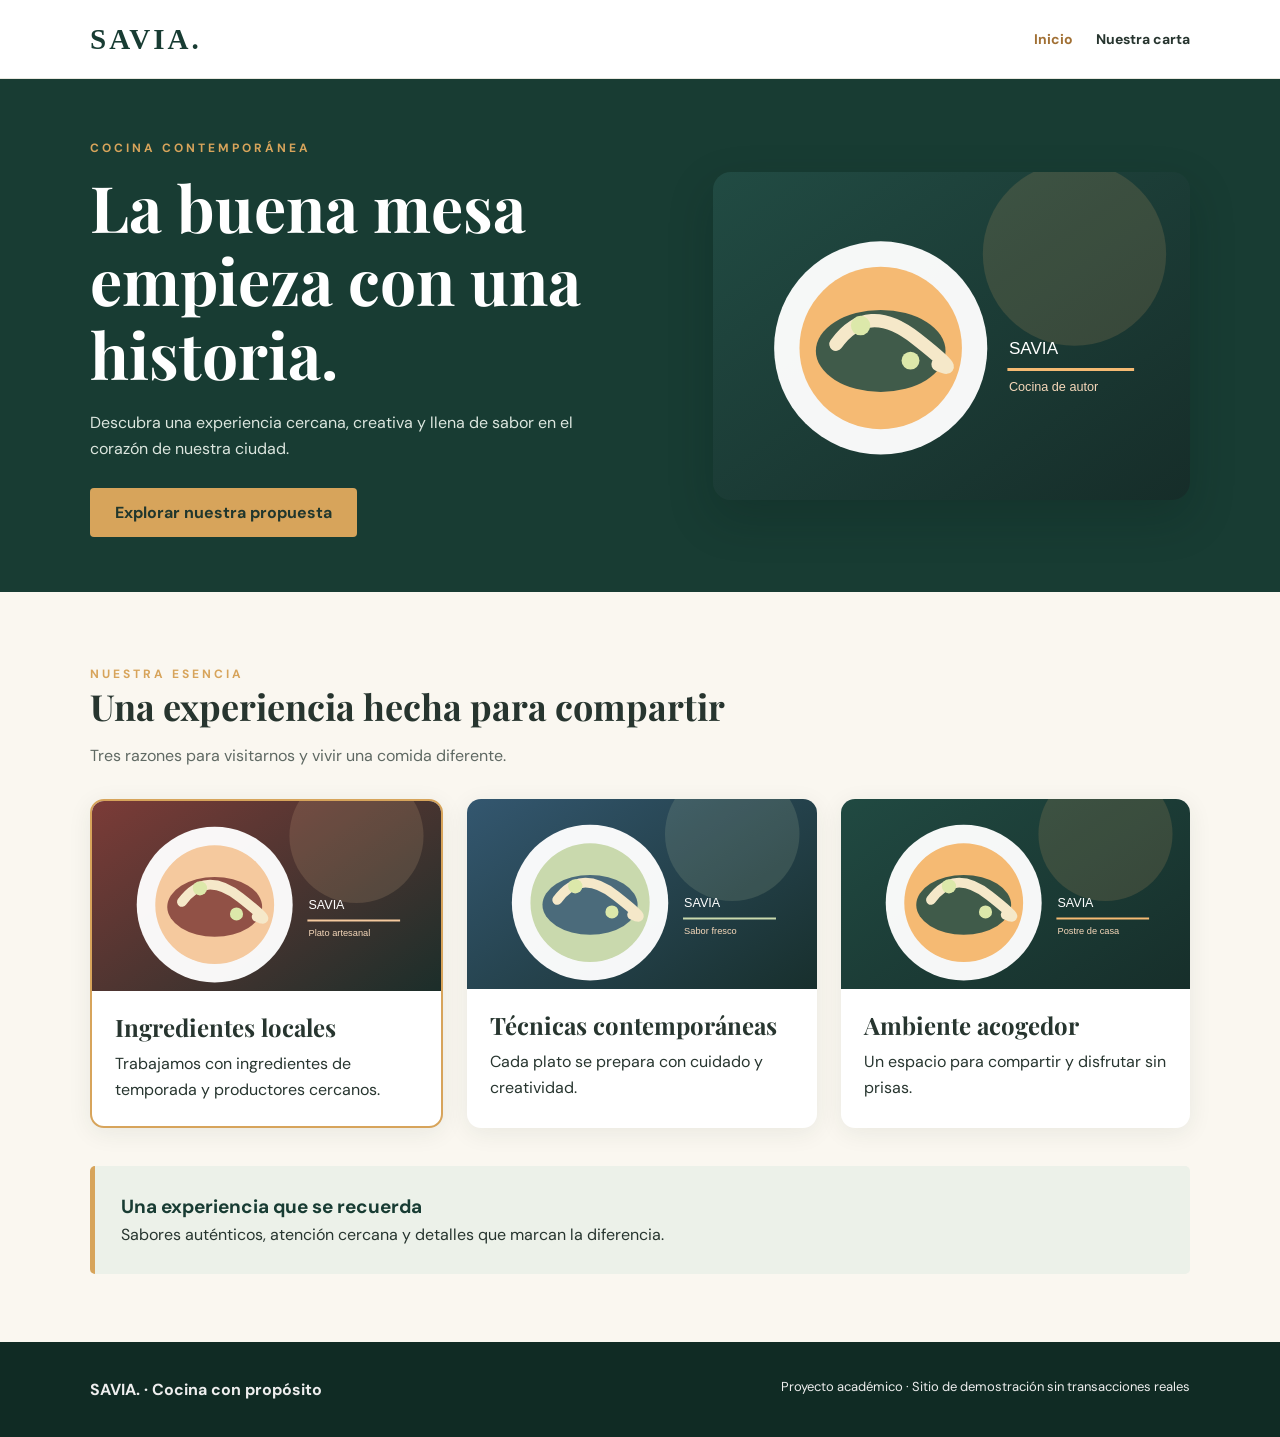
==== index.html @ c536ca7a "Fix de Bugs y nuevo Repo" ====
<!doctype html>
<html lang="es">
  <head>
    <meta charset="utf-8" />
    <meta content="width=device-width, initial-scale=1.0" name="viewport" />
    <title>SAVIA | Inicio</title>
    <link href="css/styles.css" rel="stylesheet" />
  </head>
  <body>
    <header class="site-header">
      <div class="container nav-inner">
        <a class="logo" href="index.html"> SAVIA. </a>
        <nav aria-label="Navegaci&oacute;n principal" class="nav-links">
          <a aria-current="page" href="index.html"> Inicio </a>
          <a class="nav-contact" href="pages/menu.html"> Nuestra carta </a>
        </nav>
      </div>
    </header>

    <main>
      <section class="hero">
        <div class="container hero-grid">
          <div>
            <span class="eyebrow"> Cocina contempor&aacute;nea </span>
            <h1>La buena mesa empieza con una historia.</h1>
            <p>
              Descubra una experiencia cercana, creativa y llena de sabor en el
              coraz&oacute;n de nuestra ciudad.
            </p>
            <a class="btn" href="#menu.html" id="hero-action">
              Explorar nuestra propuesta
            </a>
          </div>
          <img
            alt="Ilustraci&oacute;n de gastronom&iacute;a Savia"
            src="images/hero.svg"
          />
        </div>
      </section>
      <section class="section container">
        <div class="section-heading">
          <span class="eyebrow"> Nuestra esencia </span>
          <h2>Una experiencia hecha para compartir</h2>
          <p class="muted">
            Tres razones para visitarnos y vivir una comida diferente.
          </p>
        </div>
        <div class="feature-layout">
          <article class="tile card-highlight">
            <img
              alt="Presentaci&oacute;n gastron&oacute;mica 1"
              src="images/plato-1.svg"
            />
            <div class="tile-copy">
              <h3>Ingredientes locales</h3>
              <p>
                Trabajamos con ingredientes de temporada y productores cercanos.
              </p>
            </div>
          </article>
          <article class="tile">
            <img
              alt="Presentaci&oacute;n gastron&oacute;mica 2"
              src="images/plato-2.svg"
            />
            <div class="tile-copy">
              <h3>T&eacute;cnicas contempor&aacute;neas</h3>
              <p>Cada plato se prepara con cuidado y creatividad.</p>
            </div>
          </article>
          <article class="tile">
            <img
              alt="Presentaci&oacute;n gastron&oacute;mica 3"
              src="images/plato-3.svg"
            />
            <div class="tile-copy">
              <h3>Ambiente acogedor</h3>
              <p>Un espacio para compartir y disfrutar sin prisas.</p>
            </div>
          </article>
        </div>
        <div class="statement">
          <p class="statement-title" id="statement-title">
            Una experiencia que se recuerda
          </p>
          <p>
            Sabores aut&eacute;nticos, atenci&oacute;n cercana y detalles que
            marcan la diferencia.
          </p>
        </div>
      </section>
    </main>
    <footer class="site-footer">
      <div class="container footer-inner">
        <strong> SAVIA. &middot; Cocina con prop&oacute;sito </strong>
        <p>
          Proyecto acad&eacute;mico &middot; Sitio de demostraci&oacute;n sin
          transacciones reales
        </p>
      </div>
    </footer>
  </body>
</html>
---- css/styles.css ----
@import url("https://fonts.googleapis.com/css2?family=DM+Sans:wght@400;500;600;700&family=Playfair+Display:wght@600;700&display=swap");
:root {
  --forest: #183c33;
  --cream: #faf7f0;
  --gold: #d7a45b;
  --ink: #27352f;
  --mute: #5f6963;
}
* {
  box-sizing: border-box;
}
body {
  margin: 0;
  background: var(--cream);
  color: var(--ink);
  font-family: "DM Sans", Arial, sans-serif;
  line-height: 1.6;
}
h1,
h2,
h3 {
  font-family: "Playfair Display", Georgia, serif;
  line-height: 1.15;
}
a {
  color: inherit;
  text-decoration: none;
}
img {
  display: block;
  max-width: 100%;
}
.container {
  width: min(1100px, calc(100% - 40px));
  margin-inline: auto;
}
.site-header {
  background: #fff;
  border-bottom: 1px solid #e8e7df;
}
.nav-inner {
  display: flex;
  align-items: center;
  justify-content: space-between;
  gap: 24px;
  min-height: 78px;
}
.logo {
  font-family: Georgia, serif;
  font-size: 29px;
  font-weight: bold;
  letter-spacing: 3px;
  color: var(--forest);
}
.nav-links {
  display: flex;
  align-items: center;
  gap: 23px;
  flex-wrap: wrap;
}
.nav-links a {
  font-size: 14px;
  font-weight: 700;
}
.nav-links a:hover,
.nav-links a[aria-current="page"] {
  color: #a17034;
}
.hero {
  background: var(--forest);
  color: white;
}
.hero-grid {
  display: grid;
  grid-template-columns: 1.1fr 0.9fr;
  gap: 40px;
  align-items: center;
  min-height: 440px;
  padding-block: 55px;
}
.hero h1 {
  font-size: clamp(36px, 5vw, 65px);
  margin: 10px 0 20px;
}
.hero p {
  max-width: 540px;
  color: #dce6df;
}
.hero img {
  width: 100%;
  border-radius: 18px;
  box-shadow: 0 18px 45px #071f183d;
}
.eyebrow {
  text-transform: uppercase;
  letter-spacing: 3px;
  font-size: 12px;
  font-weight: 700;
  color: var(--gold);
}
.btn {
  display: inline-block;
  background: var(--gold);
  color: #21372d;
  padding: 12px 25px;
  border-radius: 4px;
  font-weight: 700;
  margin-top: 10px;
}
.btn:hover {
  filter: brightness(0.93);
}
.section {
  padding-block: 68px;
}
.section h2 {
  font-size: 36px;
  margin: 0 0 15px;
}
.muted {
  color: var(--mute);
}
.feature-layout {
  display: flex;
  flex-direction: row;
  gap: 24px;
  margin-top: 30px;
}
.tile {
  background: white;
  border-radius: 14px;
  overflow: hidden;
  box-shadow: 0 5px 25px #173b2d13;
  flex: 1;
}
.tile img {
  height: 190px;
  width: 100%;
  object-fit: cover;
}
.tile-copy {
  padding: 23px;
}
.tile h3 {
  font-size: 24px;
  margin: 0 0 10px;
}
.tile p {
  margin: 0;
}
.statement {
  background: #ecf1e9;
  padding: 26px;
  border-left: 5px solid var(--gold);
  border-radius: 5px;
  margin-top: 38px;
}
.statement p {
  margin: 0;
}
.statement-title {
  font-size: 19px;
  font-weight: 700;
  color: var(--forest);
}
.section-heading {
  max-width: 690px;
}
.site-footer {
  background: #102b24;
  color: #eee;
  padding: 35px 0;
}
.footer-inner {
  display: flex;
  justify-content: space-between;
  gap: 20px;
  flex-wrap: wrap;
}
.footer-inner p {
  margin: 0;
  font-size: 13px;
}
.page-hero {
  background: var(--forest);
  color: white;
  padding: 55px 0;
}
.page-hero h1 {
  font-size: 48px;
  margin: 10px 0;
}
.page-hero p {
  max-width: 650px;
  color: #d5e4db;
}
.page-grid {
  display: grid;
  grid-template-columns: repeat(3, minmax(0, 1fr));
  gap: 24px;
  margin-top: 28px;
}
.page-grid .tile img {
  height: 185px;
}
.cta {
  padding: 22px;
  margin-top: 30px;
  background: #edf1ea;
  border-radius: 10px;
  font-weight: 600;
}
@media (max-width: 760px) {
  .nav-inner {
    align-items: flex-start;
    flex-direction: column;
    padding-block: 18px;
  }
  .nav-links {
    gap: 12px;
  }
  .hero-grid {
    grid-template-columns: 1fr;
  }
  .feature-layout {
    display: flex;
    flex-direction: column;
  }
  .page-grid {
    display: grid;
    grid-template-columns: 1fr;
  }
  .hero h1 {
    font-size: 39px;
  }
  .page-hero h1 {
    font-size: 37px;
  }
}
.card-highlight {
  border: 2px solid #d7a45b;
}

#hero-action {
  background: var(--gold);
}
@media (max-width: 760px) {
  .nav-inner {
    flex-direction: column;
  }
  .nav-links {
    flex-wrap: nowrap;
  }
}
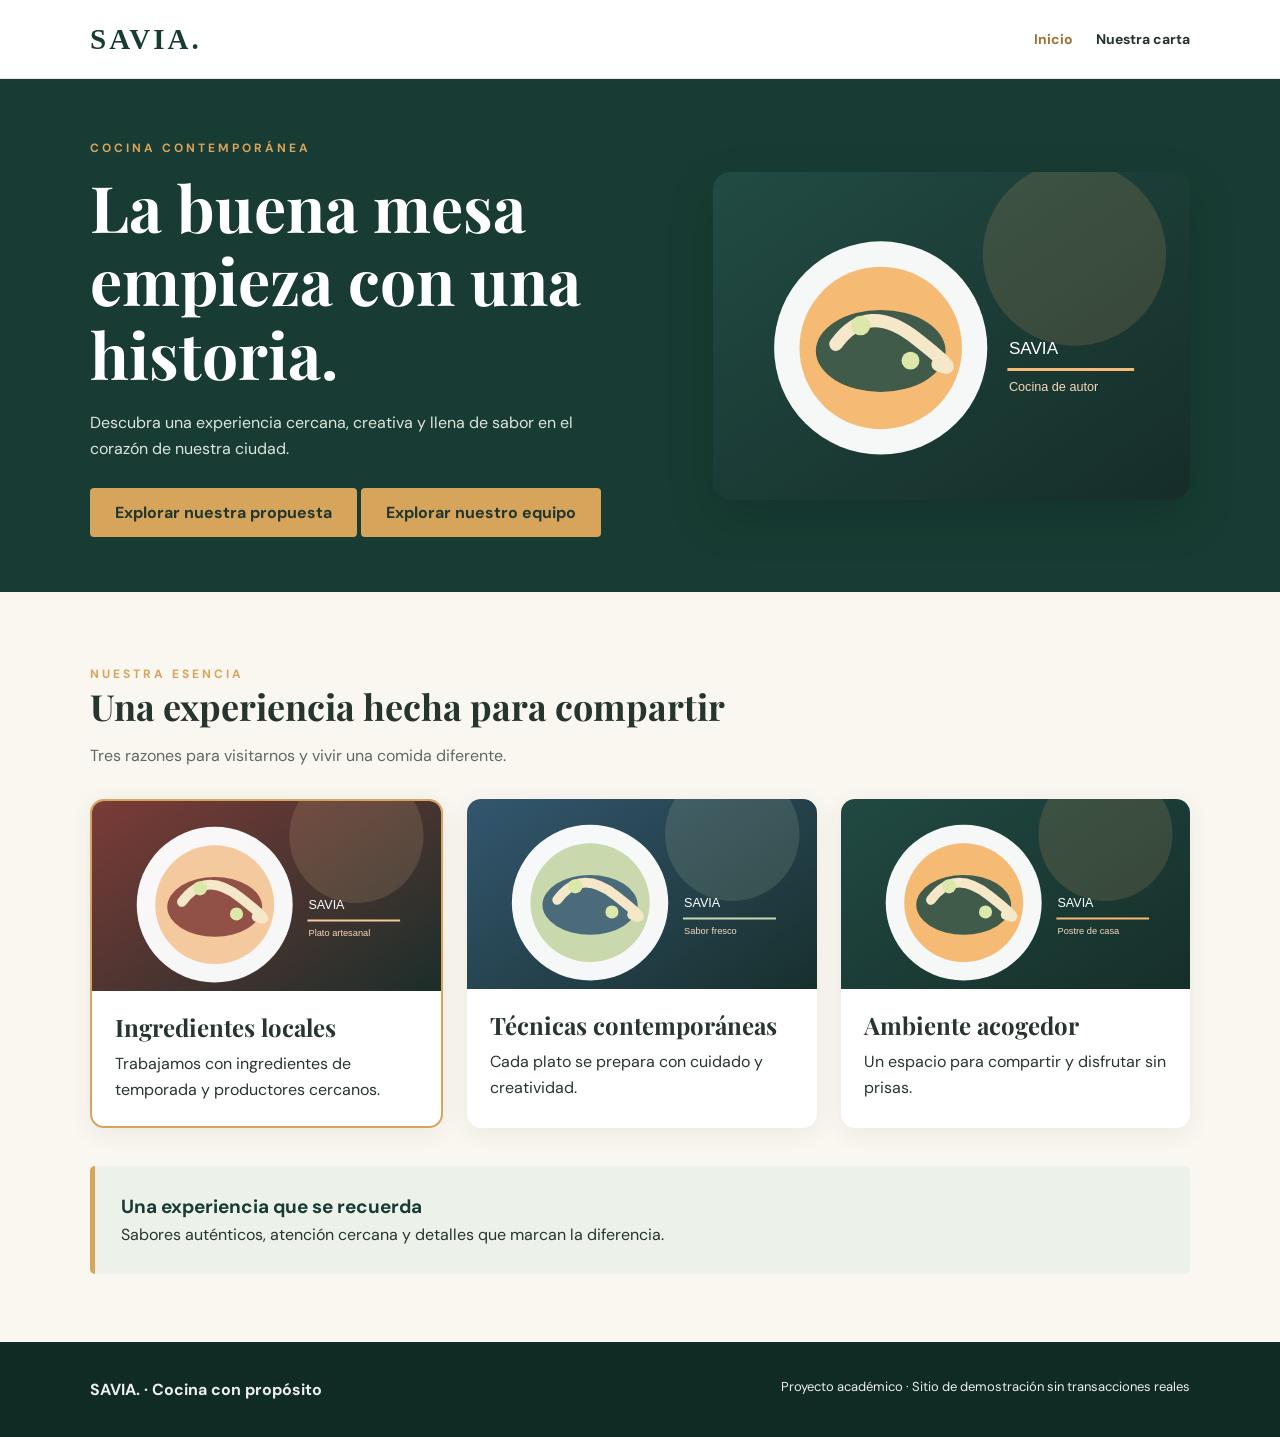
==== commit 64ba13f1: "parte de menu terminada" ====
--- a/index.html
+++ b/index.html
@@ -27,8 +27,11 @@
               Descubra una experiencia cercana, creativa y llena de sabor en el
               coraz&oacute;n de nuestra ciudad.
             </p>
-            <a class="btn" href="#menu.html" id="hero-action">
+            <a class="btn" href="pages/menu.html" id="hero-action">
               Explorar nuestra propuesta
+            </a>
+            <a class="btn" href="pages/equipo.html" id="hero-action">
+              Explorar nuestro equipo
             </a>
           </div>
           <img
--- a/css/styles.css
+++ b/css/styles.css
@@ -210,6 +210,8 @@
   border-radius: 10px;
   font-weight: 600;
 }
+
+
 @media (max-width: 760px) {
   .nav-inner {
     align-items: flex-start;
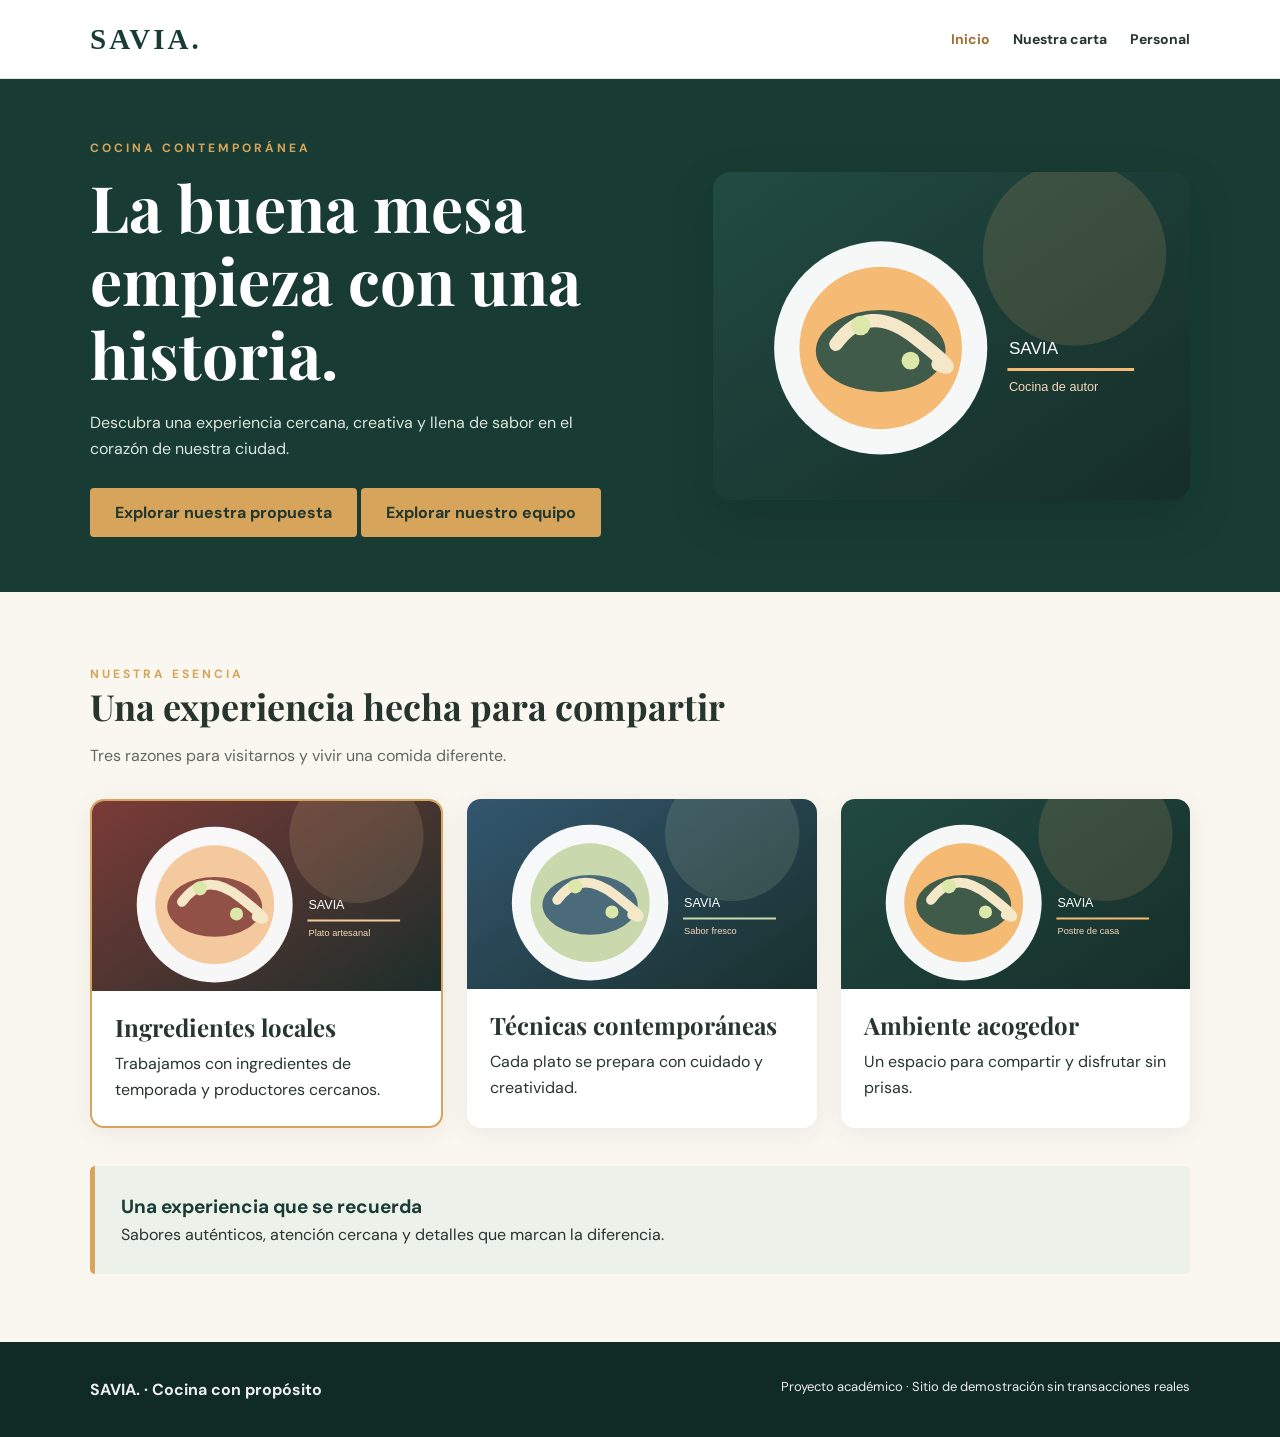
==== commit b52aefe6: "correcciones" ====
--- a/index.html
+++ b/index.html
@@ -13,6 +13,7 @@
         <nav aria-label="Navegaci&oacute;n principal" class="nav-links">
           <a aria-current="page" href="index.html"> Inicio </a>
           <a class="nav-contact" href="pages/menu.html"> Nuestra carta </a>
+          <a class="nav-contact" href="pages/equipo.html"> Personal </a>
         </nav>
       </div>
     </header>
